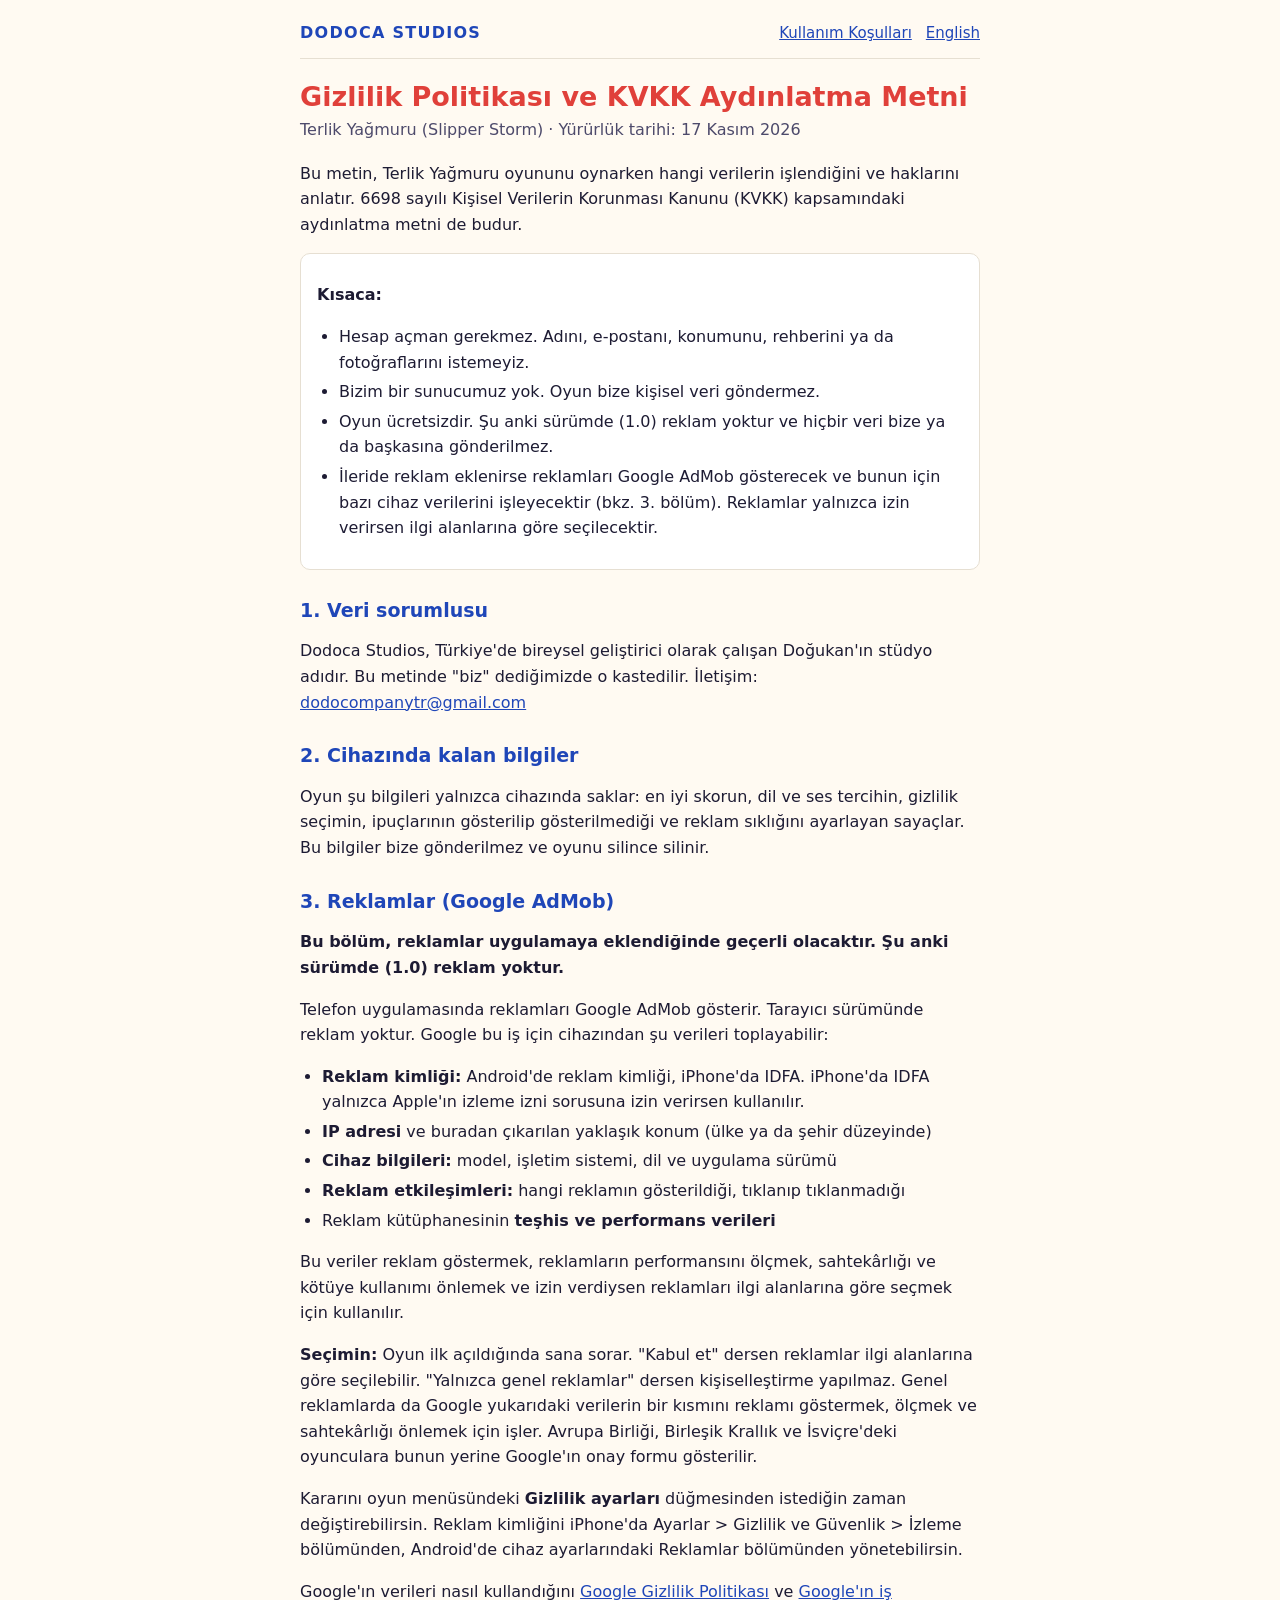
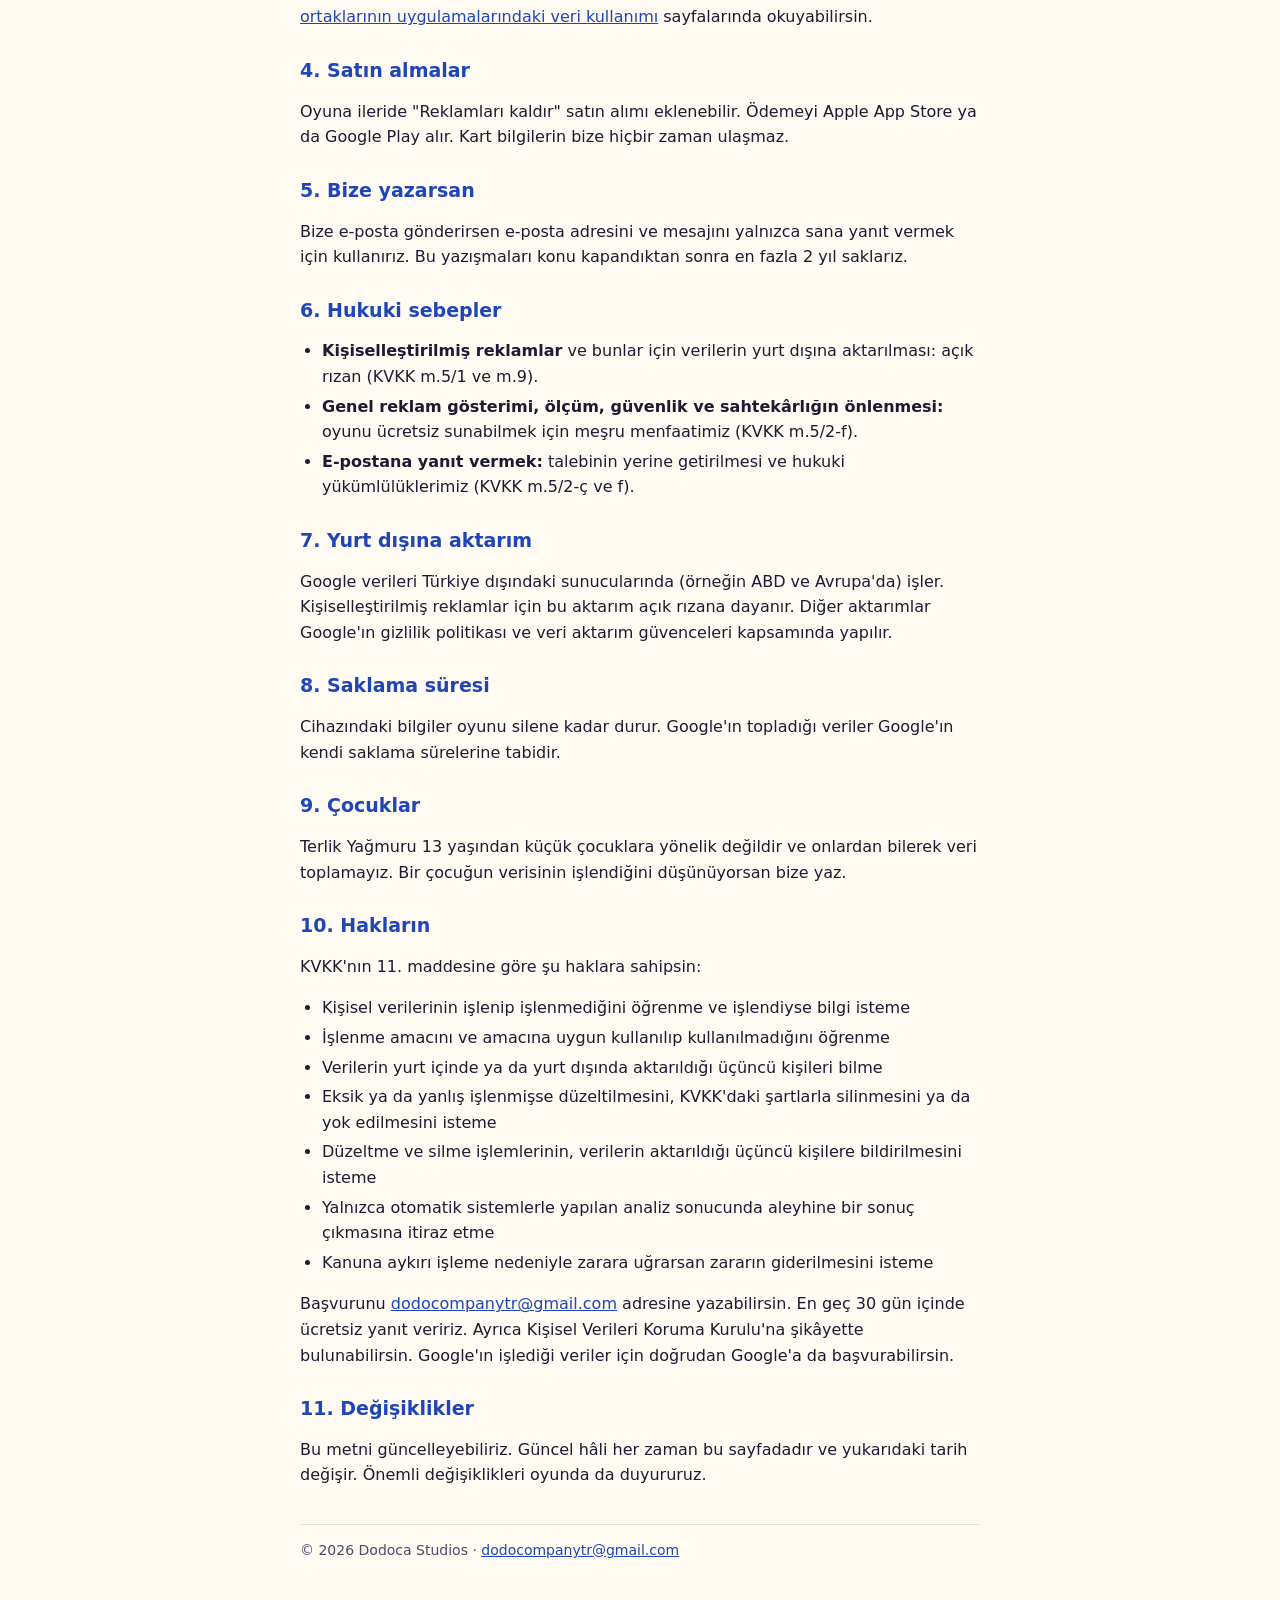
==== gizlilik.html @ 03856045 "﻿Dodoca Studios sitesi: gizlilik politikası, koşullar ve destek Co-Authored-By: Claude Opus 5.5 <nor" ====
<!DOCTYPE html>
<html lang="tr">
<head>
<meta charset="utf-8">
<meta name="viewport" content="width=device-width, initial-scale=1">
<title>Gizlilik Politikası ve KVKK Aydınlatma Metni · Terlik Yağmuru</title>
<link rel="stylesheet" href="style.css">
</head>
<body>
<main>
<header>
  <a class="brand" href="index.html">DODOCA STUDIOS</a>
  <nav><a href="kosullar.html">Kullanım Koşulları</a><a href="privacy.html" hreflang="en">English</a></nav>
</header>

<h1>Gizlilik Politikası ve KVKK Aydınlatma Metni</h1>
<p class="date">Terlik Yağmuru (Slipper Storm) · Yürürlük tarihi: 17 Kasım 2026</p>

<p>Bu metin, Terlik Yağmuru oyununu oynarken hangi verilerin işlendiğini ve haklarını anlatır. 6698 sayılı Kişisel Verilerin Korunması Kanunu (KVKK) kapsamındaki aydınlatma metni de budur.</p>

<div class="box">
  <p><b>Kısaca:</b></p>
  <ul>
    <li>Hesap açman gerekmez. Adını, e-postanı, konumunu, rehberini ya da fotoğraflarını istemeyiz.</li>
    <li>Bizim bir sunucumuz yok. Oyun bize kişisel veri göndermez.</li>
    <li>Oyun ücretsizdir. Şu anki sürümde (1.0) reklam yoktur ve hiçbir veri bize ya da başkasına gönderilmez.</li>
    <li>İleride reklam eklenirse reklamları Google AdMob gösterecek ve bunun için bazı cihaz verilerini işleyecektir (bkz. 3. bölüm). Reklamlar yalnızca izin verirsen ilgi alanlarına göre seçilecektir.</li>
  </ul>
</div>

<h2>1. Veri sorumlusu</h2>
<p>Dodoca Studios, Türkiye'de bireysel geliştirici olarak çalışan Doğukan'ın stüdyo adıdır. Bu metinde "biz" dediğimizde o kastedilir. İletişim: <a href="mailto:dodocompanytr@gmail.com">dodocompanytr@gmail.com</a></p>

<h2>2. Cihazında kalan bilgiler</h2>
<p>Oyun şu bilgileri yalnızca cihazında saklar: en iyi skorun, dil ve ses tercihin, gizlilik seçimin, ipuçlarının gösterilip gösterilmediği ve reklam sıklığını ayarlayan sayaçlar. Bu bilgiler bize gönderilmez ve oyunu silince silinir.</p>

<h2>3. Reklamlar (Google AdMob)</h2>
<p><b>Bu bölüm, reklamlar uygulamaya eklendiğinde geçerli olacaktır. Şu anki sürümde (1.0) reklam yoktur.</b></p>
<p>Telefon uygulamasında reklamları Google AdMob gösterir. Tarayıcı sürümünde reklam yoktur. Google bu iş için cihazından şu verileri toplayabilir:</p>
<ul>
  <li><b>Reklam kimliği:</b> Android'de reklam kimliği, iPhone'da IDFA. iPhone'da IDFA yalnızca Apple'ın izleme izni sorusuna izin verirsen kullanılır.</li>
  <li><b>IP adresi</b> ve buradan çıkarılan yaklaşık konum (ülke ya da şehir düzeyinde)</li>
  <li><b>Cihaz bilgileri:</b> model, işletim sistemi, dil ve uygulama sürümü</li>
  <li><b>Reklam etkileşimleri:</b> hangi reklamın gösterildiği, tıklanıp tıklanmadığı</li>
  <li>Reklam kütüphanesinin <b>teşhis ve performans verileri</b></li>
</ul>
<p>Bu veriler reklam göstermek, reklamların performansını ölçmek, sahtekârlığı ve kötüye kullanımı önlemek ve izin verdiysen reklamları ilgi alanlarına göre seçmek için kullanılır.</p>
<p><b>Seçimin:</b> Oyun ilk açıldığında sana sorar. "Kabul et" dersen reklamlar ilgi alanlarına göre seçilebilir. "Yalnızca genel reklamlar" dersen kişiselleştirme yapılmaz. Genel reklamlarda da Google yukarıdaki verilerin bir kısmını reklamı göstermek, ölçmek ve sahtekârlığı önlemek için işler. Avrupa Birliği, Birleşik Krallık ve İsviçre'deki oyunculara bunun yerine Google'ın onay formu gösterilir.</p>
<p>Kararını oyun menüsündeki <b>Gizlilik ayarları</b> düğmesinden istediğin zaman değiştirebilirsin. Reklam kimliğini iPhone'da Ayarlar &gt; Gizlilik ve Güvenlik &gt; İzleme bölümünden, Android'de cihaz ayarlarındaki Reklamlar bölümünden yönetebilirsin.</p>
<p>Google'ın verileri nasıl kullandığını <a href="https://policies.google.com/privacy">Google Gizlilik Politikası</a> ve <a href="https://policies.google.com/technologies/partner-sites">Google'ın iş ortaklarının uygulamalarındaki veri kullanımı</a> sayfalarında okuyabilirsin.</p>

<h2>4. Satın almalar</h2>
<p>Oyuna ileride "Reklamları kaldır" satın alımı eklenebilir. Ödemeyi Apple App Store ya da Google Play alır. Kart bilgilerin bize hiçbir zaman ulaşmaz.</p>

<h2>5. Bize yazarsan</h2>
<p>Bize e-posta gönderirsen e-posta adresini ve mesajını yalnızca sana yanıt vermek için kullanırız. Bu yazışmaları konu kapandıktan sonra en fazla 2 yıl saklarız.</p>

<h2>6. Hukuki sebepler</h2>
<ul>
  <li><b>Kişiselleştirilmiş reklamlar</b> ve bunlar için verilerin yurt dışına aktarılması: açık rızan (KVKK m.5/1 ve m.9).</li>
  <li><b>Genel reklam gösterimi, ölçüm, güvenlik ve sahtekârlığın önlenmesi:</b> oyunu ücretsiz sunabilmek için meşru menfaatimiz (KVKK m.5/2-f).</li>
  <li><b>E-postana yanıt vermek:</b> talebinin yerine getirilmesi ve hukuki yükümlülüklerimiz (KVKK m.5/2-ç ve f).</li>
</ul>

<h2>7. Yurt dışına aktarım</h2>
<p>Google verileri Türkiye dışındaki sunucularında (örneğin ABD ve Avrupa'da) işler. Kişiselleştirilmiş reklamlar için bu aktarım açık rızana dayanır. Diğer aktarımlar Google'ın gizlilik politikası ve veri aktarım güvenceleri kapsamında yapılır.</p>

<h2>8. Saklama süresi</h2>
<p>Cihazındaki bilgiler oyunu silene kadar durur. Google'ın topladığı veriler Google'ın kendi saklama sürelerine tabidir.</p>

<h2>9. Çocuklar</h2>
<p>Terlik Yağmuru 13 yaşından küçük çocuklara yönelik değildir ve onlardan bilerek veri toplamayız. Bir çocuğun verisinin işlendiğini düşünüyorsan bize yaz.</p>

<h2>10. Hakların</h2>
<p>KVKK'nın 11. maddesine göre şu haklara sahipsin:</p>
<ul>
  <li>Kişisel verilerinin işlenip işlenmediğini öğrenme ve işlendiyse bilgi isteme</li>
  <li>İşlenme amacını ve amacına uygun kullanılıp kullanılmadığını öğrenme</li>
  <li>Verilerin yurt içinde ya da yurt dışında aktarıldığı üçüncü kişileri bilme</li>
  <li>Eksik ya da yanlış işlenmişse düzeltilmesini, KVKK'daki şartlarla silinmesini ya da yok edilmesini isteme</li>
  <li>Düzeltme ve silme işlemlerinin, verilerin aktarıldığı üçüncü kişilere bildirilmesini isteme</li>
  <li>Yalnızca otomatik sistemlerle yapılan analiz sonucunda aleyhine bir sonuç çıkmasına itiraz etme</li>
  <li>Kanuna aykırı işleme nedeniyle zarara uğrarsan zararın giderilmesini isteme</li>
</ul>
<p>Başvurunu <a href="mailto:dodocompanytr@gmail.com">dodocompanytr@gmail.com</a> adresine yazabilirsin. En geç 30 gün içinde ücretsiz yanıt veririz. Ayrıca Kişisel Verileri Koruma Kurulu'na şikâyette bulunabilirsin. Google'ın işlediği veriler için doğrudan Google'a da başvurabilirsin.</p>

<h2>11. Değişiklikler</h2>
<p>Bu metni güncelleyebiliriz. Güncel hâli her zaman bu sayfadadır ve yukarıdaki tarih değişir. Önemli değişiklikleri oyunda da duyururuz.</p>

<footer>© 2026 Dodoca Studios · <a href="mailto:dodocompanytr@gmail.com">dodocompanytr@gmail.com</a></footer>
</main>
</body>
</html>
---- style.css ----
:root { --ink: #1d1b33; --muted: #4d4a6b; --cobalt: #1f46b8; --red: #e0403a; --bg: #fffaf2; --line: #e6dfd2; color-scheme: light; }
* { box-sizing: border-box; }
body { margin: 0; font: 16px/1.6 system-ui, -apple-system, "Segoe UI", Roboto, sans-serif; color: var(--ink); background: var(--bg); }
main { max-width: 720px; margin: 0 auto; padding: 20px 20px 40px; }
header { display: flex; flex-wrap: wrap; align-items: center; justify-content: space-between; gap: 8px 16px; padding-bottom: 12px; border-bottom: 1px solid var(--line); }
.brand { font-weight: 900; letter-spacing: .08em; color: var(--cobalt); text-decoration: none; }
nav { display: flex; flex-wrap: wrap; gap: 4px 14px; font-size: 15px; }
h1 { margin: 22px 0 4px; font-size: 27px; line-height: 1.2; color: var(--red); }
h2 { margin: 28px 0 6px; font-size: 19px; line-height: 1.3; color: var(--cobalt); }
.date { margin: 0 0 18px; color: var(--muted); }
a { color: var(--cobalt); }
ul { padding-left: 22px; }
li { margin: 4px 0; }
.box { padding: 12px 16px; background: #fff; border: 1px solid var(--line); border-radius: 10px; }
footer { margin-top: 36px; padding-top: 14px; border-top: 1px solid var(--line); font-size: 14px; color: var(--muted); }
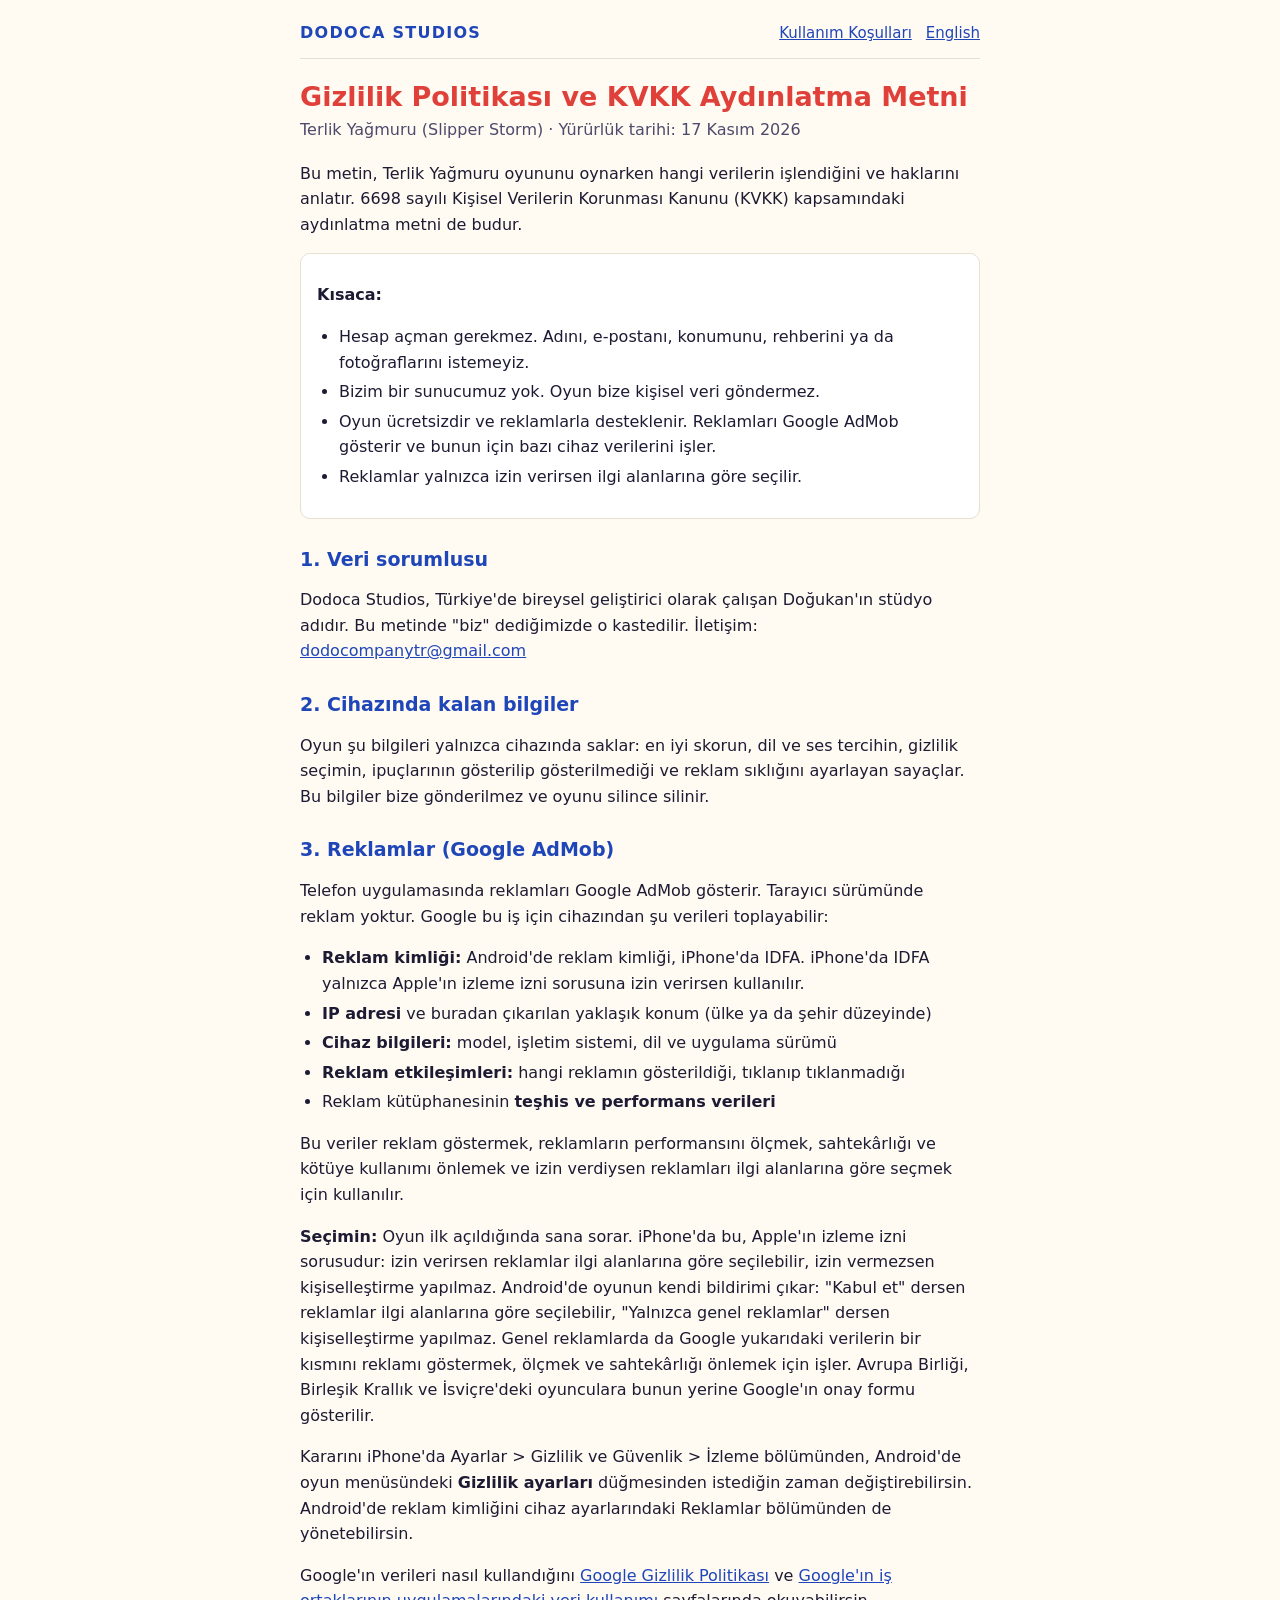
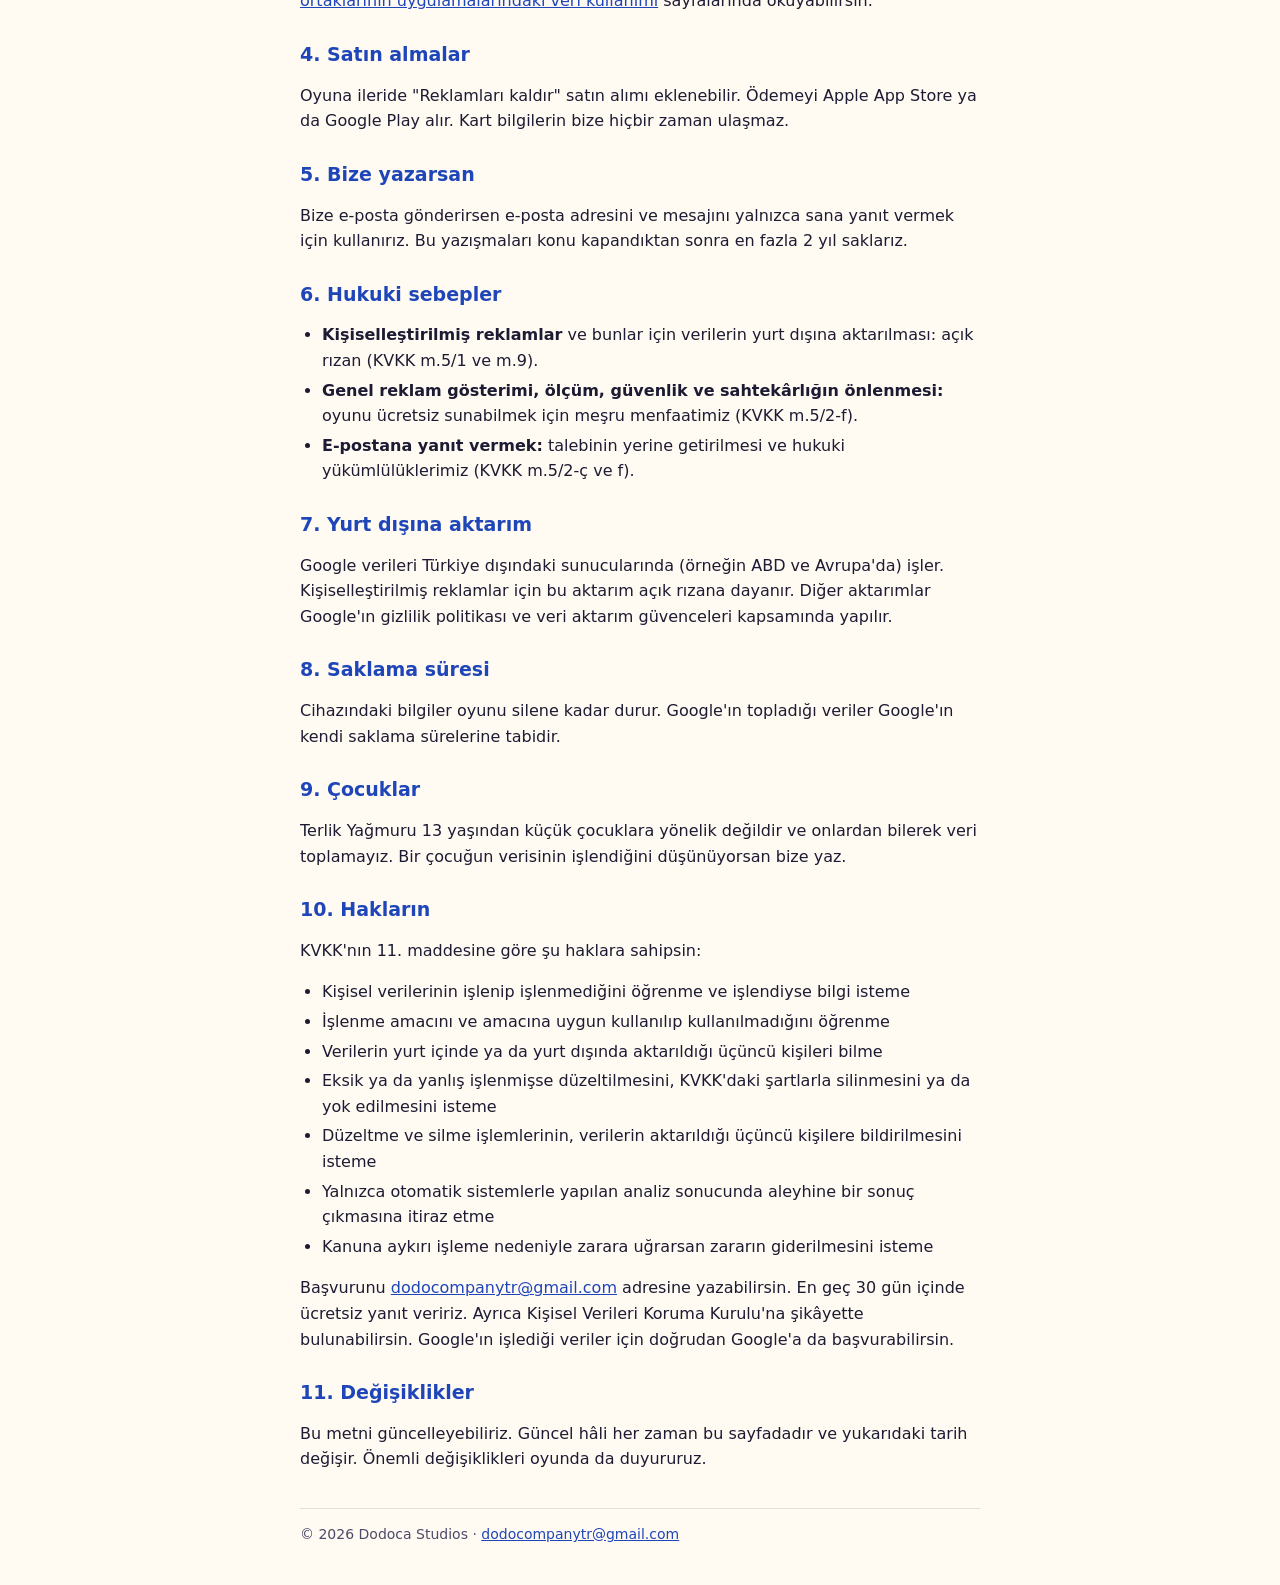
==== commit 014d53b1: "Reklamlı sürüm: gizlilik metni ve app-ads.txt Co-Authored-By: Claude Opus 5.5 <noreply@anthropic.com" ====
--- a/gizlilik.html
+++ b/gizlilik.html
@@ -23,8 +23,8 @@
   <ul>
     <li>Hesap açman gerekmez. Adını, e-postanı, konumunu, rehberini ya da fotoğraflarını istemeyiz.</li>
     <li>Bizim bir sunucumuz yok. Oyun bize kişisel veri göndermez.</li>
-    <li>Oyun ücretsizdir. Şu anki sürümde (1.0) reklam yoktur ve hiçbir veri bize ya da başkasına gönderilmez.</li>
-    <li>İleride reklam eklenirse reklamları Google AdMob gösterecek ve bunun için bazı cihaz verilerini işleyecektir (bkz. 3. bölüm). Reklamlar yalnızca izin verirsen ilgi alanlarına göre seçilecektir.</li>
+    <li>Oyun ücretsizdir ve reklamlarla desteklenir. Reklamları Google AdMob gösterir ve bunun için bazı cihaz verilerini işler.</li>
+    <li>Reklamlar yalnızca izin verirsen ilgi alanlarına göre seçilir.</li>
   </ul>
 </div>
 
@@ -35,7 +35,6 @@
 <p>Oyun şu bilgileri yalnızca cihazında saklar: en iyi skorun, dil ve ses tercihin, gizlilik seçimin, ipuçlarının gösterilip gösterilmediği ve reklam sıklığını ayarlayan sayaçlar. Bu bilgiler bize gönderilmez ve oyunu silince silinir.</p>
 
 <h2>3. Reklamlar (Google AdMob)</h2>
-<p><b>Bu bölüm, reklamlar uygulamaya eklendiğinde geçerli olacaktır. Şu anki sürümde (1.0) reklam yoktur.</b></p>
 <p>Telefon uygulamasında reklamları Google AdMob gösterir. Tarayıcı sürümünde reklam yoktur. Google bu iş için cihazından şu verileri toplayabilir:</p>
 <ul>
   <li><b>Reklam kimliği:</b> Android'de reklam kimliği, iPhone'da IDFA. iPhone'da IDFA yalnızca Apple'ın izleme izni sorusuna izin verirsen kullanılır.</li>
@@ -45,8 +44,8 @@
   <li>Reklam kütüphanesinin <b>teşhis ve performans verileri</b></li>
 </ul>
 <p>Bu veriler reklam göstermek, reklamların performansını ölçmek, sahtekârlığı ve kötüye kullanımı önlemek ve izin verdiysen reklamları ilgi alanlarına göre seçmek için kullanılır.</p>
-<p><b>Seçimin:</b> Oyun ilk açıldığında sana sorar. "Kabul et" dersen reklamlar ilgi alanlarına göre seçilebilir. "Yalnızca genel reklamlar" dersen kişiselleştirme yapılmaz. Genel reklamlarda da Google yukarıdaki verilerin bir kısmını reklamı göstermek, ölçmek ve sahtekârlığı önlemek için işler. Avrupa Birliği, Birleşik Krallık ve İsviçre'deki oyunculara bunun yerine Google'ın onay formu gösterilir.</p>
-<p>Kararını oyun menüsündeki <b>Gizlilik ayarları</b> düğmesinden istediğin zaman değiştirebilirsin. Reklam kimliğini iPhone'da Ayarlar &gt; Gizlilik ve Güvenlik &gt; İzleme bölümünden, Android'de cihaz ayarlarındaki Reklamlar bölümünden yönetebilirsin.</p>
+<p><b>Seçimin:</b> Oyun ilk açıldığında sana sorar. iPhone'da bu, Apple'ın izleme izni sorusudur: izin verirsen reklamlar ilgi alanlarına göre seçilebilir, izin vermezsen kişiselleştirme yapılmaz. Android'de oyunun kendi bildirimi çıkar: "Kabul et" dersen reklamlar ilgi alanlarına göre seçilebilir, "Yalnızca genel reklamlar" dersen kişiselleştirme yapılmaz. Genel reklamlarda da Google yukarıdaki verilerin bir kısmını reklamı göstermek, ölçmek ve sahtekârlığı önlemek için işler. Avrupa Birliği, Birleşik Krallık ve İsviçre'deki oyunculara bunun yerine Google'ın onay formu gösterilir.</p>
+<p>Kararını iPhone'da Ayarlar &gt; Gizlilik ve Güvenlik &gt; İzleme bölümünden, Android'de oyun menüsündeki <b>Gizlilik ayarları</b> düğmesinden istediğin zaman değiştirebilirsin. Android'de reklam kimliğini cihaz ayarlarındaki Reklamlar bölümünden de yönetebilirsin.</p>
 <p>Google'ın verileri nasıl kullandığını <a href="https://policies.google.com/privacy">Google Gizlilik Politikası</a> ve <a href="https://policies.google.com/technologies/partner-sites">Google'ın iş ortaklarının uygulamalarındaki veri kullanımı</a> sayfalarında okuyabilirsin.</p>
 
 <h2>4. Satın almalar</h2>
